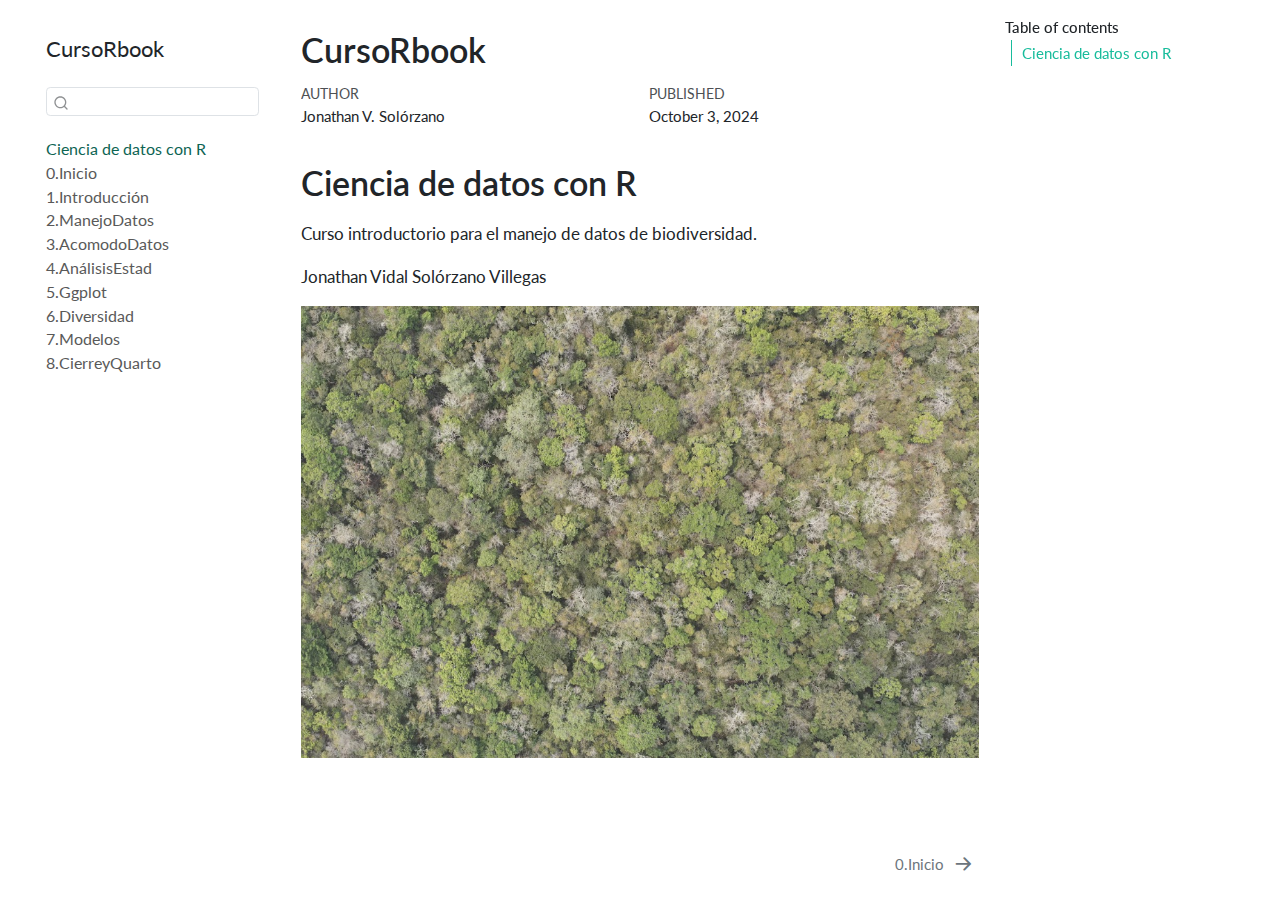
==== index.html @ 07d127db "Subir primera versión del material del Curso" ====
<!DOCTYPE html>
<html xmlns="http://www.w3.org/1999/xhtml" lang="en" xml:lang="en"><head>

<meta charset="utf-8">
<meta name="generator" content="quarto-1.5.57">

<meta name="viewport" content="width=device-width, initial-scale=1.0, user-scalable=yes">

<meta name="author" content="Jonathan V. Solórzano">
<meta name="dcterms.date" content="2024-10-03">

<title>CursoRbook</title>
<style>
code{white-space: pre-wrap;}
span.smallcaps{font-variant: small-caps;}
div.columns{display: flex; gap: min(4vw, 1.5em);}
div.column{flex: auto; overflow-x: auto;}
div.hanging-indent{margin-left: 1.5em; text-indent: -1.5em;}
ul.task-list{list-style: none;}
ul.task-list li input[type="checkbox"] {
  width: 0.8em;
  margin: 0 0.8em 0.2em -1em; /* quarto-specific, see https://github.com/quarto-dev/quarto-cli/issues/4556 */ 
  vertical-align: middle;
}
</style>


<script src="site_libs/quarto-nav/quarto-nav.js"></script>
<script src="site_libs/quarto-nav/headroom.min.js"></script>
<script src="site_libs/clipboard/clipboard.min.js"></script>
<script src="site_libs/quarto-search/autocomplete.umd.js"></script>
<script src="site_libs/quarto-search/fuse.min.js"></script>
<script src="site_libs/quarto-search/quarto-search.js"></script>
<meta name="quarto:offset" content="./">
<link href="./0.Inicio.html" rel="next">
<script src="site_libs/quarto-html/quarto.js"></script>
<script src="site_libs/quarto-html/popper.min.js"></script>
<script src="site_libs/quarto-html/tippy.umd.min.js"></script>
<script src="site_libs/quarto-html/anchor.min.js"></script>
<link href="site_libs/quarto-html/tippy.css" rel="stylesheet">
<link href="site_libs/quarto-html/quarto-syntax-highlighting.css" rel="stylesheet" id="quarto-text-highlighting-styles">
<script src="site_libs/bootstrap/bootstrap.min.js"></script>
<link href="site_libs/bootstrap/bootstrap-icons.css" rel="stylesheet">
<link href="site_libs/bootstrap/bootstrap.min.css" rel="stylesheet" id="quarto-bootstrap" data-mode="light">
<script id="quarto-search-options" type="application/json">{
  "location": "sidebar",
  "copy-button": false,
  "collapse-after": 3,
  "panel-placement": "start",
  "type": "textbox",
  "limit": 50,
  "keyboard-shortcut": [
    "f",
    "/",
    "s"
  ],
  "show-item-context": false,
  "language": {
    "search-no-results-text": "No results",
    "search-matching-documents-text": "matching documents",
    "search-copy-link-title": "Copy link to search",
    "search-hide-matches-text": "Hide additional matches",
    "search-more-match-text": "more match in this document",
    "search-more-matches-text": "more matches in this document",
    "search-clear-button-title": "Clear",
    "search-text-placeholder": "",
    "search-detached-cancel-button-title": "Cancel",
    "search-submit-button-title": "Submit",
    "search-label": "Search"
  }
}</script>


</head>

<body class="nav-sidebar floating">

<div id="quarto-search-results"></div>
  <header id="quarto-header" class="headroom fixed-top">
  <nav class="quarto-secondary-nav">
    <div class="container-fluid d-flex">
      <button type="button" class="quarto-btn-toggle btn" data-bs-toggle="collapse" role="button" data-bs-target=".quarto-sidebar-collapse-item" aria-controls="quarto-sidebar" aria-expanded="false" aria-label="Toggle sidebar navigation" onclick="if (window.quartoToggleHeadroom) { window.quartoToggleHeadroom(); }">
        <i class="bi bi-layout-text-sidebar-reverse"></i>
      </button>
        <nav class="quarto-page-breadcrumbs" aria-label="breadcrumb"><ol class="breadcrumb"><li class="breadcrumb-item"><a href="./index.html">Ciencia de datos con R</a></li></ol></nav>
        <a class="flex-grow-1" role="navigation" data-bs-toggle="collapse" data-bs-target=".quarto-sidebar-collapse-item" aria-controls="quarto-sidebar" aria-expanded="false" aria-label="Toggle sidebar navigation" onclick="if (window.quartoToggleHeadroom) { window.quartoToggleHeadroom(); }">      
        </a>
      <button type="button" class="btn quarto-search-button" aria-label="Search" onclick="window.quartoOpenSearch();">
        <i class="bi bi-search"></i>
      </button>
    </div>
  </nav>
</header>
<!-- content -->
<div id="quarto-content" class="quarto-container page-columns page-rows-contents page-layout-article">
<!-- sidebar -->
  <nav id="quarto-sidebar" class="sidebar collapse collapse-horizontal quarto-sidebar-collapse-item sidebar-navigation floating overflow-auto">
    <div class="pt-lg-2 mt-2 text-left sidebar-header">
    <div class="sidebar-title mb-0 py-0">
      <a href="./">CursoRbook</a> 
    </div>
      </div>
        <div class="mt-2 flex-shrink-0 align-items-center">
        <div class="sidebar-search">
        <div id="quarto-search" class="" title="Search"></div>
        </div>
        </div>
    <div class="sidebar-menu-container"> 
    <ul class="list-unstyled mt-1">
        <li class="sidebar-item">
  <div class="sidebar-item-container"> 
  <a href="./index.html" class="sidebar-item-text sidebar-link active">
 <span class="menu-text">Ciencia de datos con R</span></a>
  </div>
</li>
        <li class="sidebar-item">
  <div class="sidebar-item-container"> 
  <a href="./0.Inicio.html" class="sidebar-item-text sidebar-link"><span class="chapter-title">0.Inicio</span></a>
  </div>
</li>
        <li class="sidebar-item">
  <div class="sidebar-item-container"> 
  <a href="./1.IntroducciónR.html" class="sidebar-item-text sidebar-link"><span class="chapter-title">1.Introducción</span></a>
  </div>
</li>
        <li class="sidebar-item">
  <div class="sidebar-item-container"> 
  <a href="./2.ManejoDatos.html" class="sidebar-item-text sidebar-link"><span class="chapter-title">2.ManejoDatos</span></a>
  </div>
</li>
        <li class="sidebar-item">
  <div class="sidebar-item-container"> 
  <a href="./3.AcomodoDatos.html" class="sidebar-item-text sidebar-link"><span class="chapter-title">3.AcomodoDatos</span></a>
  </div>
</li>
        <li class="sidebar-item">
  <div class="sidebar-item-container"> 
  <a href="./4.AnálisisEstad.html" class="sidebar-item-text sidebar-link"><span class="chapter-title">4.AnálisisEstad</span></a>
  </div>
</li>
        <li class="sidebar-item">
  <div class="sidebar-item-container"> 
  <a href="./5.Ggplot.html" class="sidebar-item-text sidebar-link"><span class="chapter-title">5.Ggplot</span></a>
  </div>
</li>
        <li class="sidebar-item">
  <div class="sidebar-item-container"> 
  <a href="./6.Diversidad.html" class="sidebar-item-text sidebar-link"><span class="chapter-title">6.Diversidad</span></a>
  </div>
</li>
        <li class="sidebar-item">
  <div class="sidebar-item-container"> 
  <a href="./7.Modelos.html" class="sidebar-item-text sidebar-link"><span class="chapter-title">7.Modelos</span></a>
  </div>
</li>
        <li class="sidebar-item">
  <div class="sidebar-item-container"> 
  <a href="./8.CierreyQuarto.html" class="sidebar-item-text sidebar-link"><span class="chapter-title">8.CierreyQuarto</span></a>
  </div>
</li>
    </ul>
    </div>
</nav>
<div id="quarto-sidebar-glass" class="quarto-sidebar-collapse-item" data-bs-toggle="collapse" data-bs-target=".quarto-sidebar-collapse-item"></div>
<!-- margin-sidebar -->
    <div id="quarto-margin-sidebar" class="sidebar margin-sidebar">
        <nav id="TOC" role="doc-toc" class="toc-active">
    <h2 id="toc-title">Table of contents</h2>
   
  <ul>
  <li><a href="#ciencia-de-datos-con-r" id="toc-ciencia-de-datos-con-r" class="nav-link active" data-scroll-target="#ciencia-de-datos-con-r">Ciencia de datos con R</a></li>
  </ul>
</nav>
    </div>
<!-- main -->
<main class="content" id="quarto-document-content">

<header id="title-block-header" class="quarto-title-block default">
<div class="quarto-title">
<h1 class="title">CursoRbook</h1>
</div>



<div class="quarto-title-meta">

    <div>
    <div class="quarto-title-meta-heading">Author</div>
    <div class="quarto-title-meta-contents">
             <p>Jonathan V. Solórzano </p>
          </div>
  </div>
    
    <div>
    <div class="quarto-title-meta-heading">Published</div>
    <div class="quarto-title-meta-contents">
      <p class="date">October 3, 2024</p>
    </div>
  </div>
  
    
  </div>
  


</header>


<section id="ciencia-de-datos-con-r" class="level1 unnumbered">
<h1 class="unnumbered">Ciencia de datos con R</h1>
<p>Curso introductorio para el manejo de datos de biodiversidad.</p>
<p>Jonathan Vidal Solórzano Villegas</p>
<div class="cell">
<div class="cell-output-display">
<div>
<figure class="figure">
<p><img src="imgs/dron20nov.png" class="img-fluid figure-img" style="width:100.0%"></p>
</figure>
</div>
</div>
</div>


</section>

</main> <!-- /main -->
<script id="quarto-html-after-body" type="application/javascript">
window.document.addEventListener("DOMContentLoaded", function (event) {
  const toggleBodyColorMode = (bsSheetEl) => {
    const mode = bsSheetEl.getAttribute("data-mode");
    const bodyEl = window.document.querySelector("body");
    if (mode === "dark") {
      bodyEl.classList.add("quarto-dark");
      bodyEl.classList.remove("quarto-light");
    } else {
      bodyEl.classList.add("quarto-light");
      bodyEl.classList.remove("quarto-dark");
    }
  }
  const toggleBodyColorPrimary = () => {
    const bsSheetEl = window.document.querySelector("link#quarto-bootstrap");
    if (bsSheetEl) {
      toggleBodyColorMode(bsSheetEl);
    }
  }
  toggleBodyColorPrimary();  
  const icon = "";
  const anchorJS = new window.AnchorJS();
  anchorJS.options = {
    placement: 'right',
    icon: icon
  };
  anchorJS.add('.anchored');
  const isCodeAnnotation = (el) => {
    for (const clz of el.classList) {
      if (clz.startsWith('code-annotation-')) {                     
        return true;
      }
    }
    return false;
  }
  const onCopySuccess = function(e) {
    // button target
    const button = e.trigger;
    // don't keep focus
    button.blur();
    // flash "checked"
    button.classList.add('code-copy-button-checked');
    var currentTitle = button.getAttribute("title");
    button.setAttribute("title", "Copied!");
    let tooltip;
    if (window.bootstrap) {
      button.setAttribute("data-bs-toggle", "tooltip");
      button.setAttribute("data-bs-placement", "left");
      button.setAttribute("data-bs-title", "Copied!");
      tooltip = new bootstrap.Tooltip(button, 
        { trigger: "manual", 
          customClass: "code-copy-button-tooltip",
          offset: [0, -8]});
      tooltip.show();    
    }
    setTimeout(function() {
      if (tooltip) {
        tooltip.hide();
        button.removeAttribute("data-bs-title");
        button.removeAttribute("data-bs-toggle");
        button.removeAttribute("data-bs-placement");
      }
      button.setAttribute("title", currentTitle);
      button.classList.remove('code-copy-button-checked');
    }, 1000);
    // clear code selection
    e.clearSelection();
  }
  const getTextToCopy = function(trigger) {
      const codeEl = trigger.previousElementSibling.cloneNode(true);
      for (const childEl of codeEl.children) {
        if (isCodeAnnotation(childEl)) {
          childEl.remove();
        }
      }
      return codeEl.innerText;
  }
  const clipboard = new window.ClipboardJS('.code-copy-button:not([data-in-quarto-modal])', {
    text: getTextToCopy
  });
  clipboard.on('success', onCopySuccess);
  if (window.document.getElementById('quarto-embedded-source-code-modal')) {
    // For code content inside modals, clipBoardJS needs to be initialized with a container option
    // TODO: Check when it could be a function (https://github.com/zenorocha/clipboard.js/issues/860)
    const clipboardModal = new window.ClipboardJS('.code-copy-button[data-in-quarto-modal]', {
      text: getTextToCopy,
      container: window.document.getElementById('quarto-embedded-source-code-modal')
    });
    clipboardModal.on('success', onCopySuccess);
  }
    var localhostRegex = new RegExp(/^(?:http|https):\/\/localhost\:?[0-9]*\//);
    var mailtoRegex = new RegExp(/^mailto:/);
      var filterRegex = new RegExp('/' + window.location.host + '/');
    var isInternal = (href) => {
        return filterRegex.test(href) || localhostRegex.test(href) || mailtoRegex.test(href);
    }
    // Inspect non-navigation links and adorn them if external
 	var links = window.document.querySelectorAll('a[href]:not(.nav-link):not(.navbar-brand):not(.toc-action):not(.sidebar-link):not(.sidebar-item-toggle):not(.pagination-link):not(.no-external):not([aria-hidden]):not(.dropdown-item):not(.quarto-navigation-tool):not(.about-link)');
    for (var i=0; i<links.length; i++) {
      const link = links[i];
      if (!isInternal(link.href)) {
        // undo the damage that might have been done by quarto-nav.js in the case of
        // links that we want to consider external
        if (link.dataset.originalHref !== undefined) {
          link.href = link.dataset.originalHref;
        }
      }
    }
  function tippyHover(el, contentFn, onTriggerFn, onUntriggerFn) {
    const config = {
      allowHTML: true,
      maxWidth: 500,
      delay: 100,
      arrow: false,
      appendTo: function(el) {
          return el.parentElement;
      },
      interactive: true,
      interactiveBorder: 10,
      theme: 'quarto',
      placement: 'bottom-start',
    };
    if (contentFn) {
      config.content = contentFn;
    }
    if (onTriggerFn) {
      config.onTrigger = onTriggerFn;
    }
    if (onUntriggerFn) {
      config.onUntrigger = onUntriggerFn;
    }
    window.tippy(el, config); 
  }
  const noterefs = window.document.querySelectorAll('a[role="doc-noteref"]');
  for (var i=0; i<noterefs.length; i++) {
    const ref = noterefs[i];
    tippyHover(ref, function() {
      // use id or data attribute instead here
      let href = ref.getAttribute('data-footnote-href') || ref.getAttribute('href');
      try { href = new URL(href).hash; } catch {}
      const id = href.replace(/^#\/?/, "");
      const note = window.document.getElementById(id);
      if (note) {
        return note.innerHTML;
      } else {
        return "";
      }
    });
  }
  const xrefs = window.document.querySelectorAll('a.quarto-xref');
  const processXRef = (id, note) => {
    // Strip column container classes
    const stripColumnClz = (el) => {
      el.classList.remove("page-full", "page-columns");
      if (el.children) {
        for (const child of el.children) {
          stripColumnClz(child);
        }
      }
    }
    stripColumnClz(note)
    if (id === null || id.startsWith('sec-')) {
      // Special case sections, only their first couple elements
      const container = document.createElement("div");
      if (note.children && note.children.length > 2) {
        container.appendChild(note.children[0].cloneNode(true));
        for (let i = 1; i < note.children.length; i++) {
          const child = note.children[i];
          if (child.tagName === "P" && child.innerText === "") {
            continue;
          } else {
            container.appendChild(child.cloneNode(true));
            break;
          }
        }
        if (window.Quarto?.typesetMath) {
          window.Quarto.typesetMath(container);
        }
        return container.innerHTML
      } else {
        if (window.Quarto?.typesetMath) {
          window.Quarto.typesetMath(note);
        }
        return note.innerHTML;
      }
    } else {
      // Remove any anchor links if they are present
      const anchorLink = note.querySelector('a.anchorjs-link');
      if (anchorLink) {
        anchorLink.remove();
      }
      if (window.Quarto?.typesetMath) {
        window.Quarto.typesetMath(note);
      }
      // TODO in 1.5, we should make sure this works without a callout special case
      if (note.classList.contains("callout")) {
        return note.outerHTML;
      } else {
        return note.innerHTML;
      }
    }
  }
  for (var i=0; i<xrefs.length; i++) {
    const xref = xrefs[i];
    tippyHover(xref, undefined, function(instance) {
      instance.disable();
      let url = xref.getAttribute('href');
      let hash = undefined; 
      if (url.startsWith('#')) {
        hash = url;
      } else {
        try { hash = new URL(url).hash; } catch {}
      }
      if (hash) {
        const id = hash.replace(/^#\/?/, "");
        const note = window.document.getElementById(id);
        if (note !== null) {
          try {
            const html = processXRef(id, note.cloneNode(true));
            instance.setContent(html);
          } finally {
            instance.enable();
            instance.show();
          }
        } else {
          // See if we can fetch this
          fetch(url.split('#')[0])
          .then(res => res.text())
          .then(html => {
            const parser = new DOMParser();
            const htmlDoc = parser.parseFromString(html, "text/html");
            const note = htmlDoc.getElementById(id);
            if (note !== null) {
              const html = processXRef(id, note);
              instance.setContent(html);
            } 
          }).finally(() => {
            instance.enable();
            instance.show();
          });
        }
      } else {
        // See if we can fetch a full url (with no hash to target)
        // This is a special case and we should probably do some content thinning / targeting
        fetch(url)
        .then(res => res.text())
        .then(html => {
          const parser = new DOMParser();
          const htmlDoc = parser.parseFromString(html, "text/html");
          const note = htmlDoc.querySelector('main.content');
          if (note !== null) {
            // This should only happen for chapter cross references
            // (since there is no id in the URL)
            // remove the first header
            if (note.children.length > 0 && note.children[0].tagName === "HEADER") {
              note.children[0].remove();
            }
            const html = processXRef(null, note);
            instance.setContent(html);
          } 
        }).finally(() => {
          instance.enable();
          instance.show();
        });
      }
    }, function(instance) {
    });
  }
      let selectedAnnoteEl;
      const selectorForAnnotation = ( cell, annotation) => {
        let cellAttr = 'data-code-cell="' + cell + '"';
        let lineAttr = 'data-code-annotation="' +  annotation + '"';
        const selector = 'span[' + cellAttr + '][' + lineAttr + ']';
        return selector;
      }
      const selectCodeLines = (annoteEl) => {
        const doc = window.document;
        const targetCell = annoteEl.getAttribute("data-target-cell");
        const targetAnnotation = annoteEl.getAttribute("data-target-annotation");
        const annoteSpan = window.document.querySelector(selectorForAnnotation(targetCell, targetAnnotation));
        const lines = annoteSpan.getAttribute("data-code-lines").split(",");
        const lineIds = lines.map((line) => {
          return targetCell + "-" + line;
        })
        let top = null;
        let height = null;
        let parent = null;
        if (lineIds.length > 0) {
            //compute the position of the single el (top and bottom and make a div)
            const el = window.document.getElementById(lineIds[0]);
            top = el.offsetTop;
            height = el.offsetHeight;
            parent = el.parentElement.parentElement;
          if (lineIds.length > 1) {
            const lastEl = window.document.getElementById(lineIds[lineIds.length - 1]);
            const bottom = lastEl.offsetTop + lastEl.offsetHeight;
            height = bottom - top;
          }
          if (top !== null && height !== null && parent !== null) {
            // cook up a div (if necessary) and position it 
            let div = window.document.getElementById("code-annotation-line-highlight");
            if (div === null) {
              div = window.document.createElement("div");
              div.setAttribute("id", "code-annotation-line-highlight");
              div.style.position = 'absolute';
              parent.appendChild(div);
            }
            div.style.top = top - 2 + "px";
            div.style.height = height + 4 + "px";
            div.style.left = 0;
            let gutterDiv = window.document.getElementById("code-annotation-line-highlight-gutter");
            if (gutterDiv === null) {
              gutterDiv = window.document.createElement("div");
              gutterDiv.setAttribute("id", "code-annotation-line-highlight-gutter");
              gutterDiv.style.position = 'absolute';
              const codeCell = window.document.getElementById(targetCell);
              const gutter = codeCell.querySelector('.code-annotation-gutter');
              gutter.appendChild(gutterDiv);
            }
            gutterDiv.style.top = top - 2 + "px";
            gutterDiv.style.height = height + 4 + "px";
          }
          selectedAnnoteEl = annoteEl;
        }
      };
      const unselectCodeLines = () => {
        const elementsIds = ["code-annotation-line-highlight", "code-annotation-line-highlight-gutter"];
        elementsIds.forEach((elId) => {
          const div = window.document.getElementById(elId);
          if (div) {
            div.remove();
          }
        });
        selectedAnnoteEl = undefined;
      };
        // Handle positioning of the toggle
    window.addEventListener(
      "resize",
      throttle(() => {
        elRect = undefined;
        if (selectedAnnoteEl) {
          selectCodeLines(selectedAnnoteEl);
        }
      }, 10)
    );
    function throttle(fn, ms) {
    let throttle = false;
    let timer;
      return (...args) => {
        if(!throttle) { // first call gets through
            fn.apply(this, args);
            throttle = true;
        } else { // all the others get throttled
            if(timer) clearTimeout(timer); // cancel #2
            timer = setTimeout(() => {
              fn.apply(this, args);
              timer = throttle = false;
            }, ms);
        }
      };
    }
      // Attach click handler to the DT
      const annoteDls = window.document.querySelectorAll('dt[data-target-cell]');
      for (const annoteDlNode of annoteDls) {
        annoteDlNode.addEventListener('click', (event) => {
          const clickedEl = event.target;
          if (clickedEl !== selectedAnnoteEl) {
            unselectCodeLines();
            const activeEl = window.document.querySelector('dt[data-target-cell].code-annotation-active');
            if (activeEl) {
              activeEl.classList.remove('code-annotation-active');
            }
            selectCodeLines(clickedEl);
            clickedEl.classList.add('code-annotation-active');
          } else {
            // Unselect the line
            unselectCodeLines();
            clickedEl.classList.remove('code-annotation-active');
          }
        });
      }
  const findCites = (el) => {
    const parentEl = el.parentElement;
    if (parentEl) {
      const cites = parentEl.dataset.cites;
      if (cites) {
        return {
          el,
          cites: cites.split(' ')
        };
      } else {
        return findCites(el.parentElement)
      }
    } else {
      return undefined;
    }
  };
  var bibliorefs = window.document.querySelectorAll('a[role="doc-biblioref"]');
  for (var i=0; i<bibliorefs.length; i++) {
    const ref = bibliorefs[i];
    const citeInfo = findCites(ref);
    if (citeInfo) {
      tippyHover(citeInfo.el, function() {
        var popup = window.document.createElement('div');
        citeInfo.cites.forEach(function(cite) {
          var citeDiv = window.document.createElement('div');
          citeDiv.classList.add('hanging-indent');
          citeDiv.classList.add('csl-entry');
          var biblioDiv = window.document.getElementById('ref-' + cite);
          if (biblioDiv) {
            citeDiv.innerHTML = biblioDiv.innerHTML;
          }
          popup.appendChild(citeDiv);
        });
        return popup.innerHTML;
      });
    }
  }
});
</script>
<nav class="page-navigation">
  <div class="nav-page nav-page-previous">
  </div>
  <div class="nav-page nav-page-next">
      <a href="./0.Inicio.html" class="pagination-link" aria-label="0.Inicio">
        <span class="nav-page-text"><span class="chapter-title">0.Inicio</span></span> <i class="bi bi-arrow-right-short"></i>
      </a>
  </div>
</nav>
</div> <!-- /content -->




</body></html>
---- site_libs/quarto-html/tippy.css ----
.tippy-box[data-animation=fade][data-state=hidden]{opacity:0}[data-tippy-root]{max-width:calc(100vw - 10px)}.tippy-box{position:relative;background-color:#333;color:#fff;border-radius:4px;font-size:14px;line-height:1.4;white-space:normal;outline:0;transition-property:transform,visibility,opacity}.tippy-box[data-placement^=top]>.tippy-arrow{bottom:0}.tippy-box[data-placement^=top]>.tippy-arrow:before{bottom:-7px;left:0;border-width:8px 8px 0;border-top-color:initial;transform-origin:center top}.tippy-box[data-placement^=bottom]>.tippy-arrow{top:0}.tippy-box[data-placement^=bottom]>.tippy-arrow:before{top:-7px;left:0;border-width:0 8px 8px;border-bottom-color:initial;transform-origin:center bottom}.tippy-box[data-placement^=left]>.tippy-arrow{right:0}.tippy-box[data-placement^=left]>.tippy-arrow:before{border-width:8px 0 8px 8px;border-left-color:initial;right:-7px;transform-origin:center left}.tippy-box[data-placement^=right]>.tippy-arrow{left:0}.tippy-box[data-placement^=right]>.tippy-arrow:before{left:-7px;border-width:8px 8px 8px 0;border-right-color:initial;transform-origin:center right}.tippy-box[data-inertia][data-state=visible]{transition-timing-function:cubic-bezier(.54,1.5,.38,1.11)}.tippy-arrow{width:16px;height:16px;color:#333}.tippy-arrow:before{content:"";position:absolute;border-color:transparent;border-style:solid}.tippy-content{position:relative;padding:5px 9px;z-index:1}
---- site_libs/quarto-html/quarto-syntax-highlighting.css ----
/* quarto syntax highlight colors */
:root {
  --quarto-hl-al-color: #ff0000;
  --quarto-hl-an-color: #60a0b0;
  --quarto-hl-at-color: #7d9029;
  --quarto-hl-bn-color: #40a070;
  --quarto-hl-bu-color: #008000;
  --quarto-hl-ch-color: #4070a0;
  --quarto-hl-co-color: #60a0b0;
  --quarto-hl-cv-color: #60a0b0;
  --quarto-hl-cn-color: #880000;
  --quarto-hl-cf-color: #007020;
  --quarto-hl-dt-color: #902000;
  --quarto-hl-dv-color: #40a070;
  --quarto-hl-do-color: #ba2121;
  --quarto-hl-er-color: #ff0000;
  --quarto-hl-ex-color: inherit;
  --quarto-hl-fl-color: #40a070;
  --quarto-hl-fu-color: #06287e;
  --quarto-hl-im-color: #008000;
  --quarto-hl-in-color: #60a0b0;
  --quarto-hl-kw-color: #007020;
  --quarto-hl-op-color: #666666;
  --quarto-hl-ot-color: #007020;
  --quarto-hl-pp-color: #bc7a00;
  --quarto-hl-sc-color: #4070a0;
  --quarto-hl-ss-color: #bb6688;
  --quarto-hl-st-color: #4070a0;
  --quarto-hl-va-color: #19177c;
  --quarto-hl-vs-color: #4070a0;
  --quarto-hl-wa-color: #60a0b0;
}

/* other quarto variables */
:root {
  --quarto-font-monospace: SFMono-Regular, Menlo, Monaco, Consolas, "Liberation Mono", "Courier New", monospace;
}

code span.al {
  color: #ff0000;
  font-weight: bold;
  font-style: inherit;
}

code span.an {
  color: #60a0b0;
  font-weight: bold;
  font-style: italic;
}

code span.at {
  color: #7d9029;
  font-style: inherit;
}

code span.bn {
  color: #40a070;
  font-style: inherit;
}

code span.bu {
  color: #008000;
  font-style: inherit;
}

code span.ch {
  color: #4070a0;
  font-style: inherit;
}

code span.co {
  color: #60a0b0;
  font-style: italic;
}

code span.cv {
  color: #60a0b0;
  font-weight: bold;
  font-style: italic;
}

code span.cn {
  color: #880000;
  font-style: inherit;
}

code span.cf {
  color: #007020;
  font-weight: bold;
  font-style: inherit;
}

code span.dt {
  color: #902000;
  font-style: inherit;
}

code span.dv {
  color: #40a070;
  font-style: inherit;
}

code span.do {
  color: #ba2121;
  font-style: italic;
}

code span.er {
  color: #ff0000;
  font-weight: bold;
  font-style: inherit;
}

code span.ex {
  font-style: inherit;
}

code span.fl {
  color: #40a070;
  font-style: inherit;
}

code span.fu {
  color: #06287e;
  font-style: inherit;
}

code span.im {
  color: #008000;
  font-weight: bold;
  font-style: inherit;
}

code span.in {
  color: #60a0b0;
  font-weight: bold;
  font-style: italic;
}

code span.kw {
  color: #007020;
  font-weight: bold;
  font-style: inherit;
}

code span.op {
  color: #666666;
  font-style: inherit;
}

code span.ot {
  color: #007020;
  font-style: inherit;
}

code span.pp {
  color: #bc7a00;
  font-style: inherit;
}

code span.sc {
  color: #4070a0;
  font-style: inherit;
}

code span.ss {
  color: #bb6688;
  font-style: inherit;
}

code span.st {
  color: #4070a0;
  font-style: inherit;
}

code span.va {
  color: #19177c;
  font-style: inherit;
}

code span.vs {
  color: #4070a0;
  font-style: inherit;
}

code span.wa {
  color: #60a0b0;
  font-weight: bold;
  font-style: italic;
}

.prevent-inlining {
  content: "</";
}

/*# sourceMappingURL=debc5d5d77c3f9108843748ff7464032.css.map */
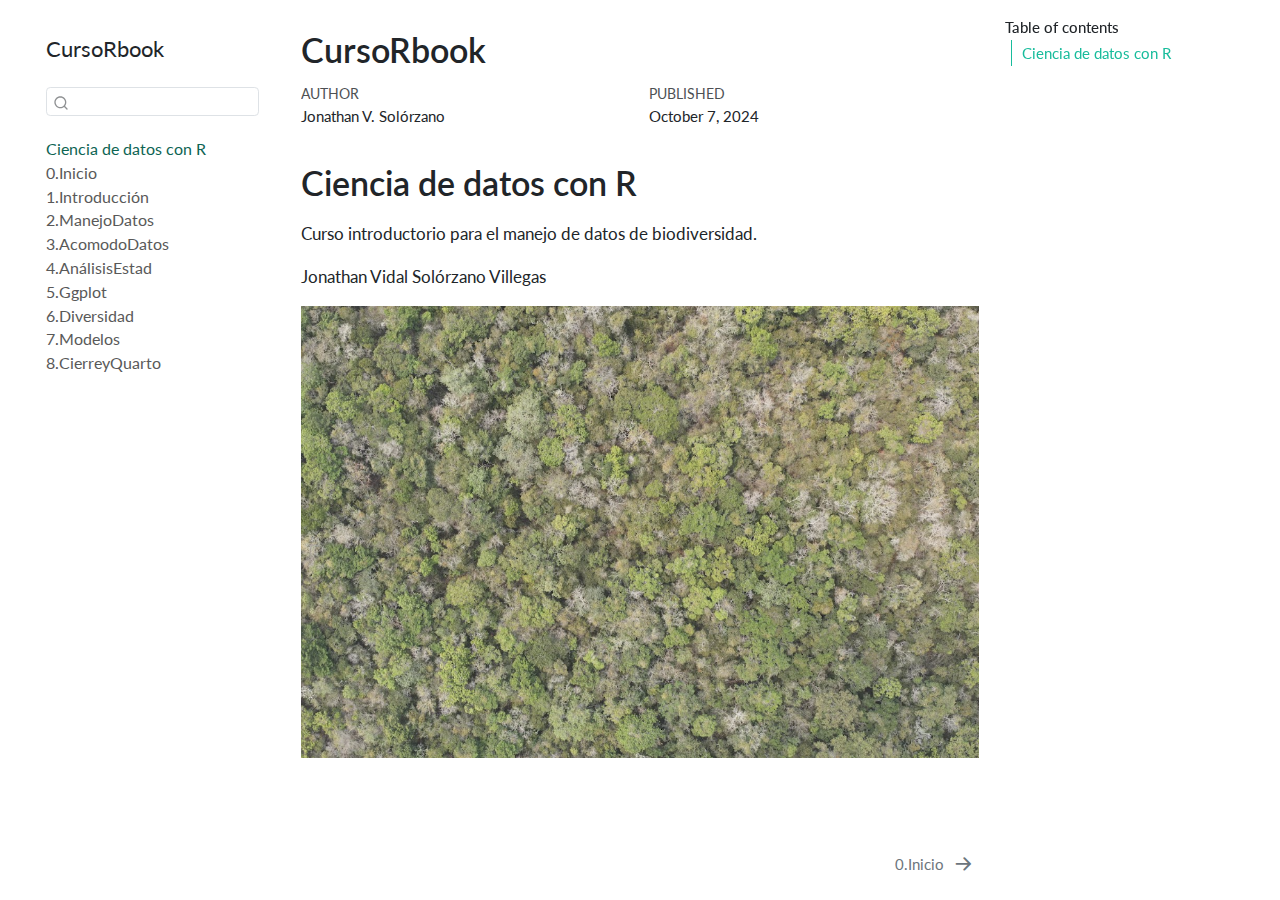
==== commit d83a7c9c: "Primera clase actualización" ====
--- a/index.html
+++ b/index.html
@@ -7,7 +7,7 @@
 <meta name="viewport" content="width=device-width, initial-scale=1.0, user-scalable=yes">
 
 <meta name="author" content="Jonathan V. Solórzano">
-<meta name="dcterms.date" content="2024-10-03">
+<meta name="dcterms.date" content="2024-10-07">
 
 <title>CursoRbook</title>
 <style>
@@ -194,7 +194,7 @@
     <div>
     <div class="quarto-title-meta-heading">Published</div>
     <div class="quarto-title-meta-contents">
-      <p class="date">October 3, 2024</p>
+      <p class="date">October 7, 2024</p>
     </div>
   </div>
   
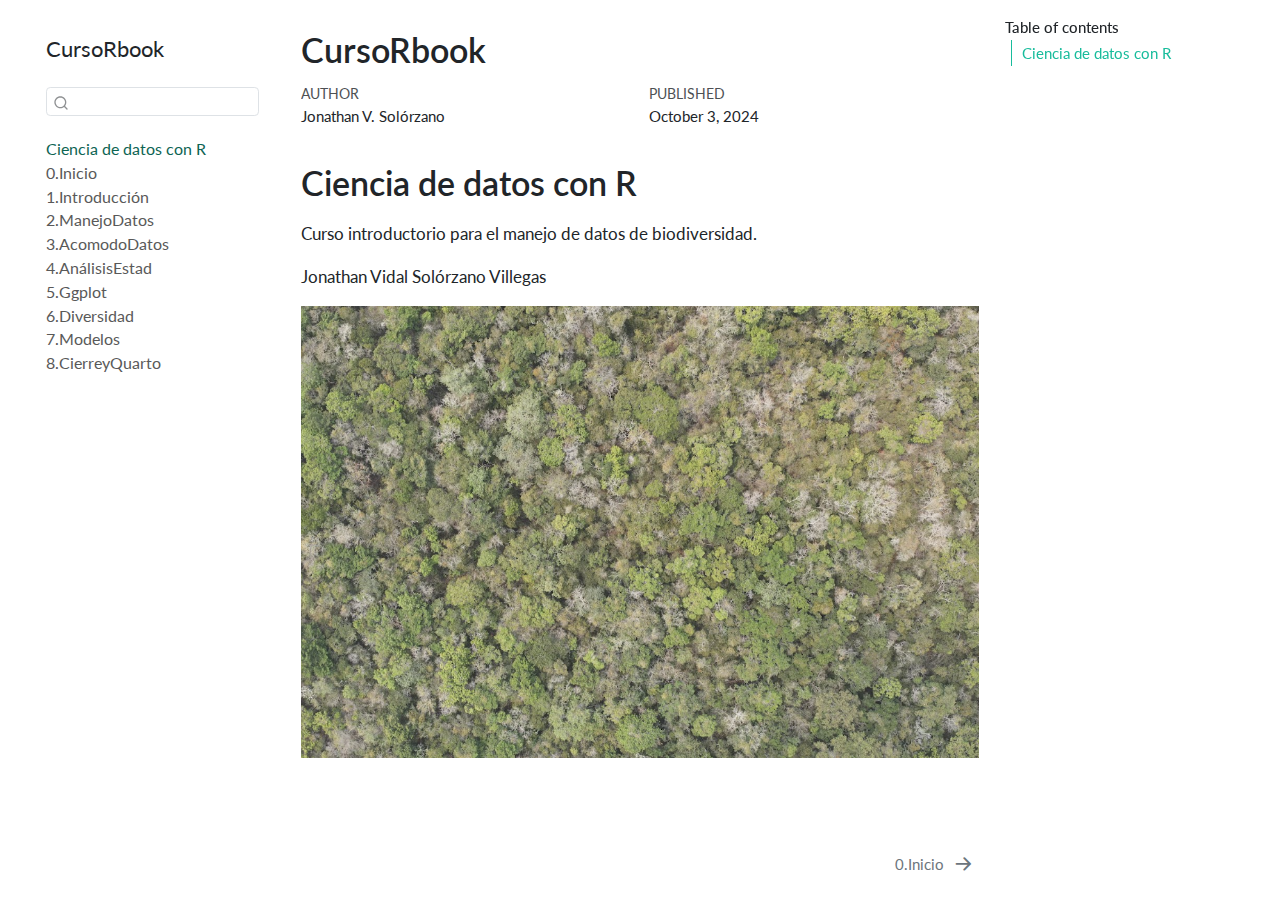
==== commit c8ecd481: "actualizacion 10-10-24" ====
--- a/index.html
+++ b/index.html
@@ -7,7 +7,7 @@
 <meta name="viewport" content="width=device-width, initial-scale=1.0, user-scalable=yes">
 
 <meta name="author" content="Jonathan V. Solórzano">
-<meta name="dcterms.date" content="2024-10-07">
+<meta name="dcterms.date" content="2024-10-03">
 
 <title>CursoRbook</title>
 <style>
@@ -194,7 +194,7 @@
     <div>
     <div class="quarto-title-meta-heading">Published</div>
     <div class="quarto-title-meta-contents">
-      <p class="date">October 7, 2024</p>
+      <p class="date">October 3, 2024</p>
     </div>
   </div>
   
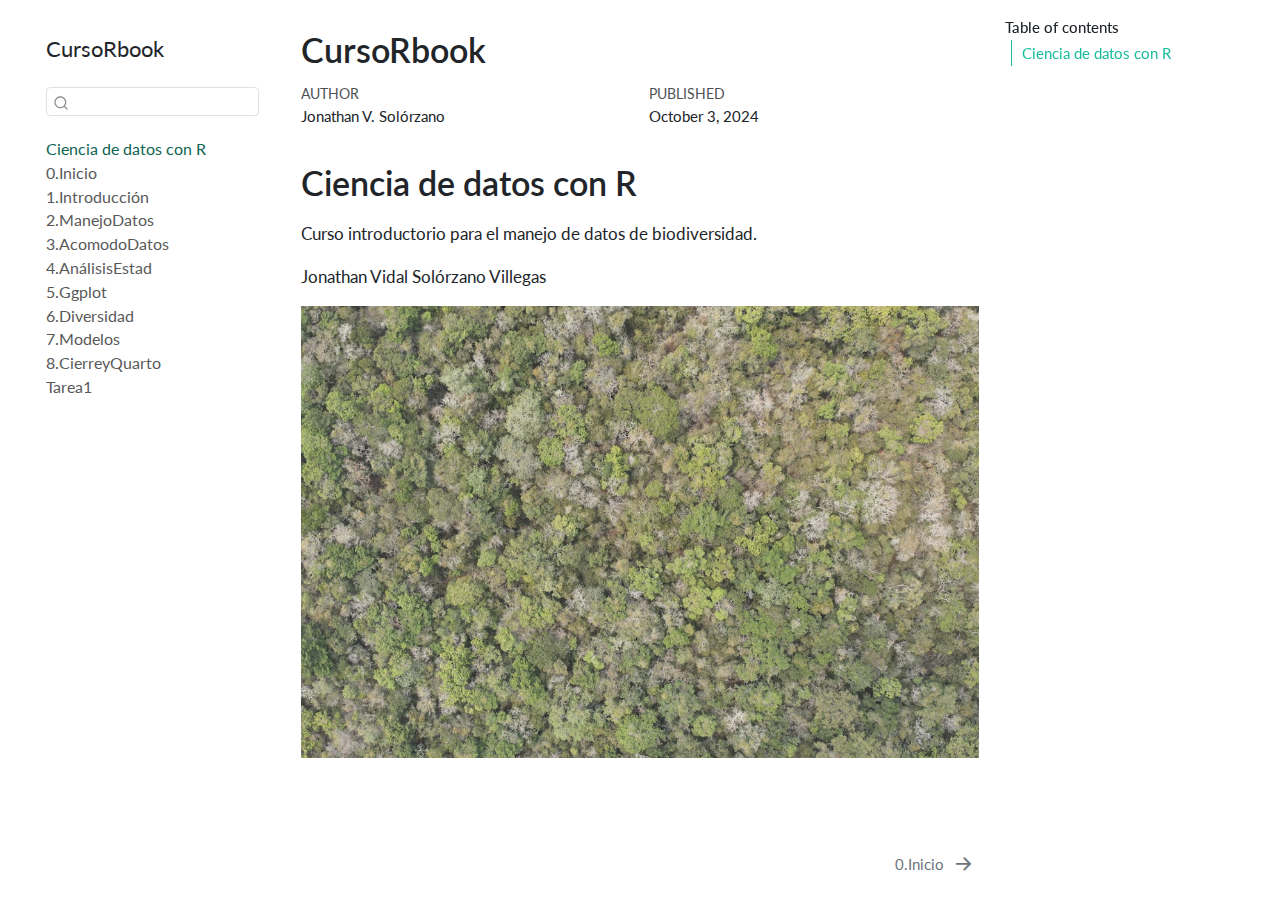
==== commit 61731e69: "Agregar Tarea1 resuelta" ====
--- a/index.html
+++ b/index.html
@@ -156,6 +156,11 @@
         <li class="sidebar-item">
   <div class="sidebar-item-container"> 
   <a href="./8.CierreyQuarto.html" class="sidebar-item-text sidebar-link"><span class="chapter-title">8.CierreyQuarto</span></a>
+  </div>
+</li>
+        <li class="sidebar-item">
+  <div class="sidebar-item-container"> 
+  <a href="./9.TareasResueltas.html" class="sidebar-item-text sidebar-link"><span class="chapter-title">Tarea1</span></a>
   </div>
 </li>
     </ul>
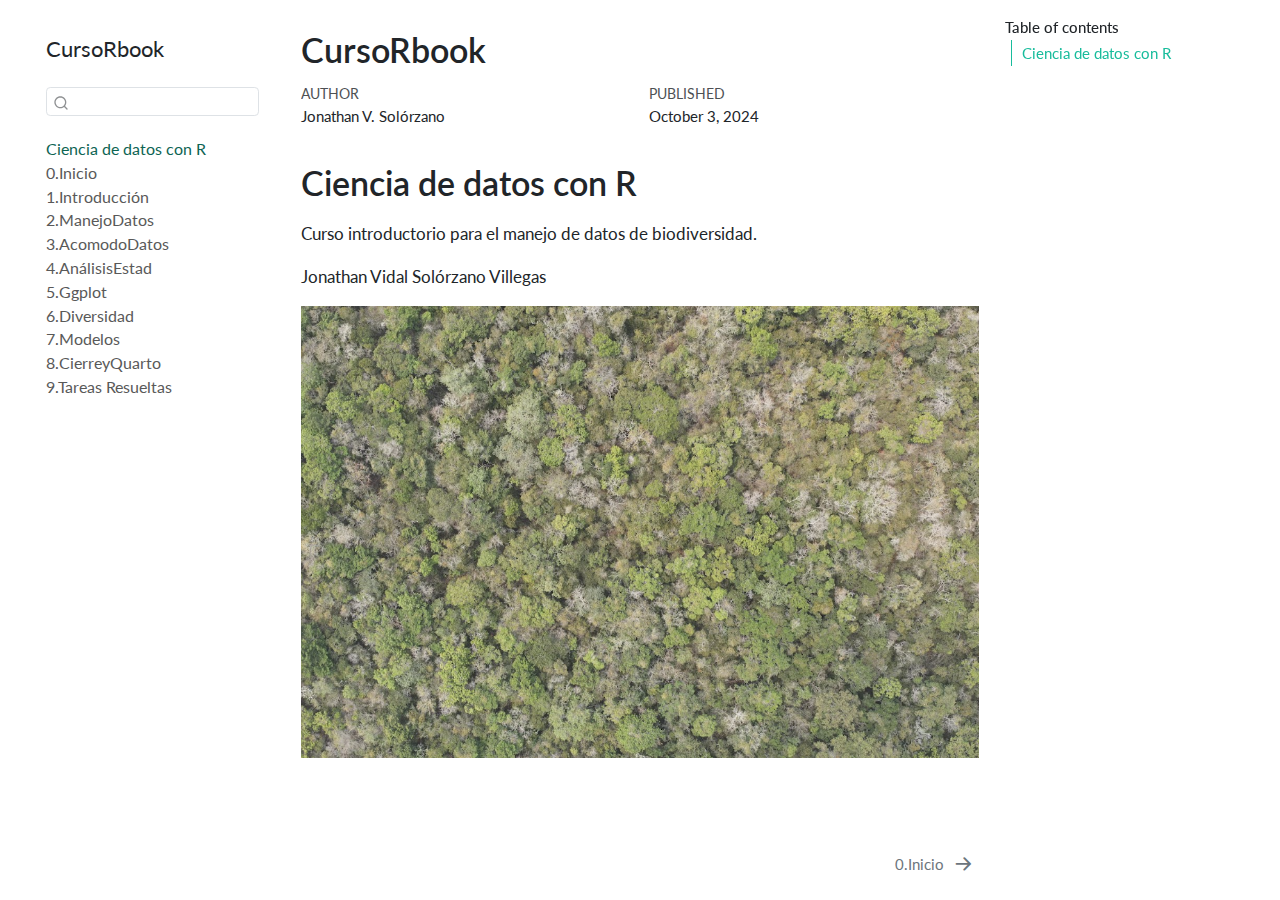
==== commit 25ef197d: "Agregar Tarea1Resuelta" ====
--- a/index.html
+++ b/index.html
@@ -160,7 +160,7 @@
 </li>
         <li class="sidebar-item">
   <div class="sidebar-item-container"> 
-  <a href="./9.TareasResueltas.html" class="sidebar-item-text sidebar-link"><span class="chapter-title">Tarea1</span></a>
+  <a href="./9.TareasResueltas.html" class="sidebar-item-text sidebar-link"><span class="chapter-title">9.Tareas Resueltas</span></a>
   </div>
 </li>
     </ul>
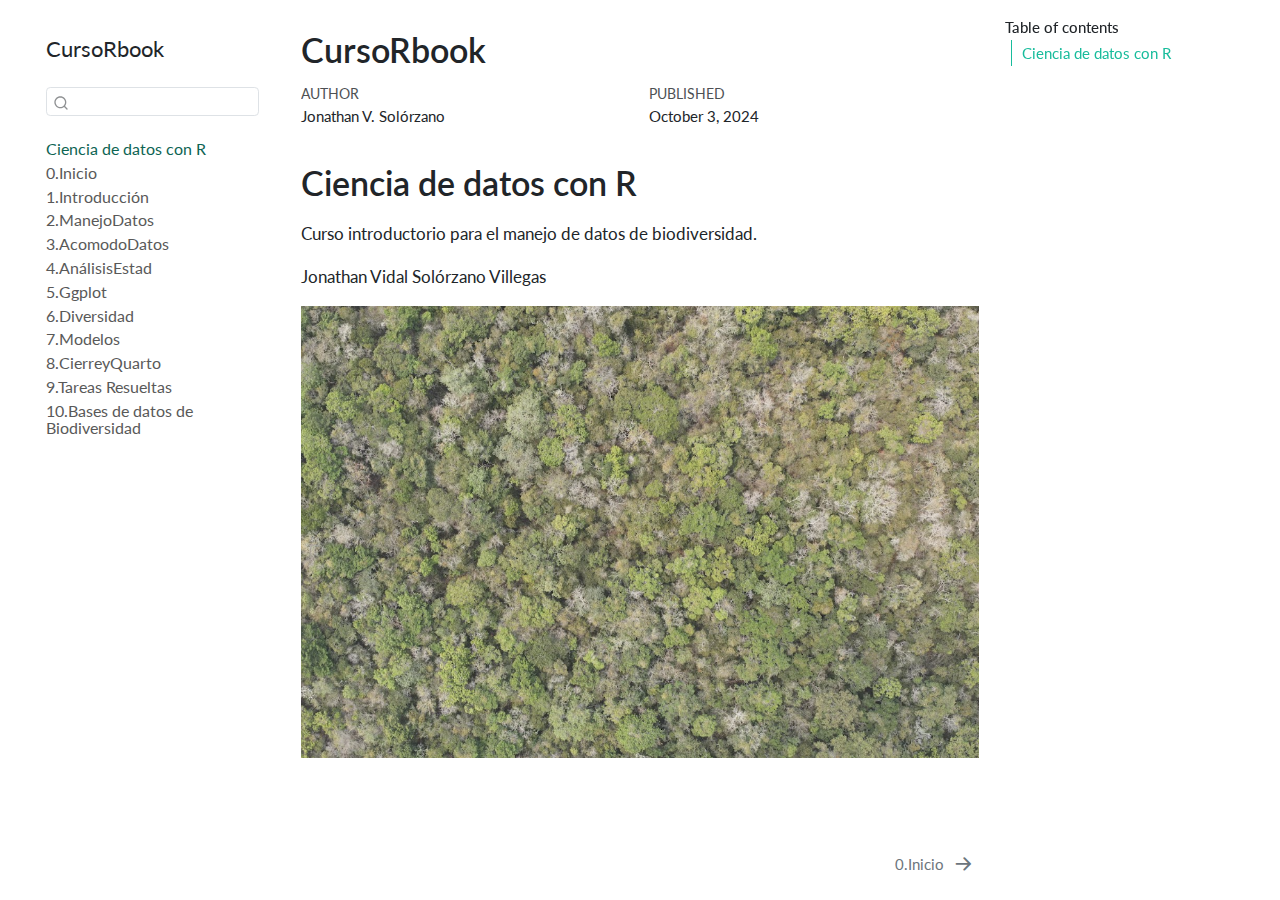
==== commit 7d1e08ba: "Subir fuentes datos biodiversidades" ====
--- a/index.html
+++ b/index.html
@@ -161,6 +161,11 @@
         <li class="sidebar-item">
   <div class="sidebar-item-container"> 
   <a href="./9.TareasResueltas.html" class="sidebar-item-text sidebar-link"><span class="chapter-title">9.Tareas Resueltas</span></a>
+  </div>
+</li>
+        <li class="sidebar-item">
+  <div class="sidebar-item-container"> 
+  <a href="./10.BasesDatosBiodiversidad.html" class="sidebar-item-text sidebar-link"><span class="chapter-title">10.Bases de datos de Biodiversidad</span></a>
   </div>
 </li>
     </ul>
